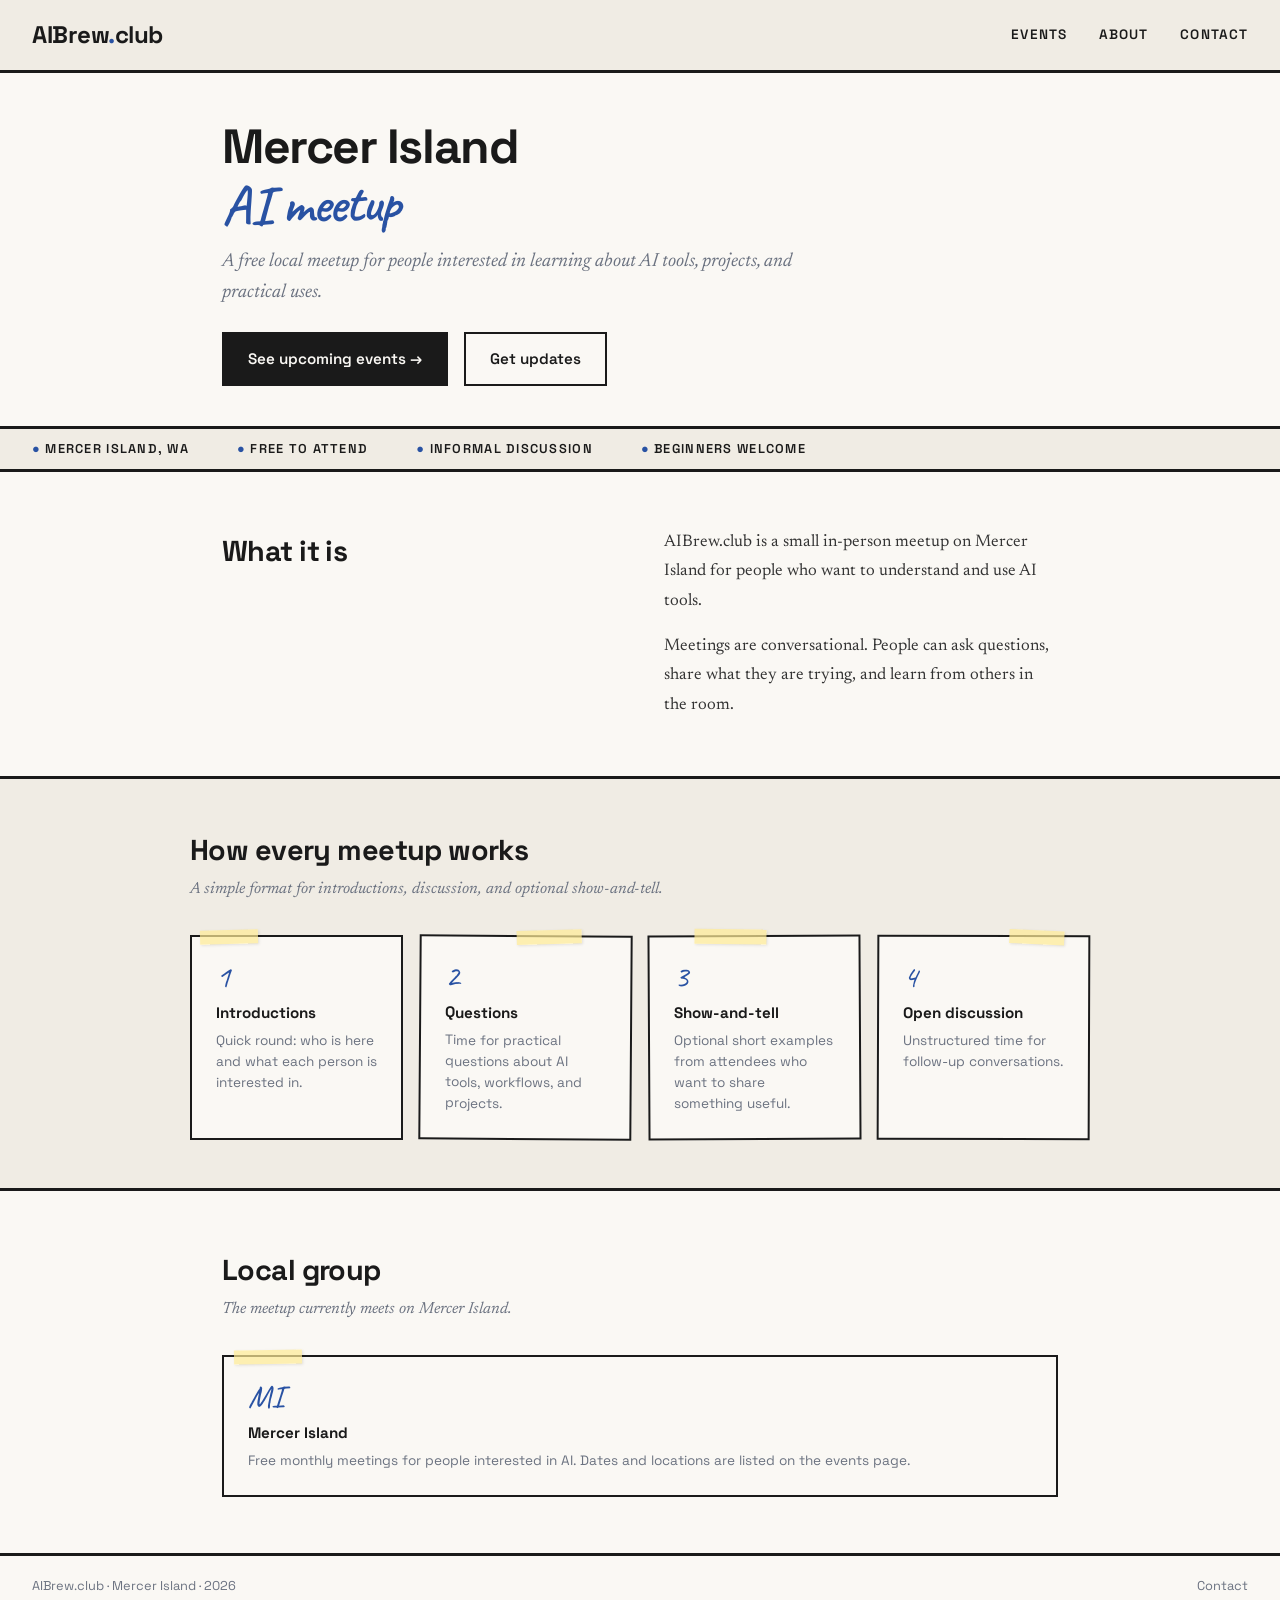
==== index.html @ ebcac7aa "Initial website commit" ====
<!DOCTYPE html>
<html lang="en">
<head>
<meta charset="UTF-8">
<meta name="viewport" content="width=device-width, initial-scale=1.0">
<title>AIBrew.club — Mercer Island AI meetup</title>
<meta name="description" content="A free local meetup on Mercer Island for people interested in learning about AI tools and projects.">
<style>
@import url('https://fonts.googleapis.com/css2?family=Space+Grotesk:wght@400;500;600;700&family=Newsreader:ital,wght@0,400;0,600;1,400&family=Caveat:wght@500;600&display=swap');

/* ============================================
   AIBrew.club — Shared Styles (Zine / DIY)
   ============================================ */

* { margin: 0; padding: 0; box-sizing: border-box; }

:root {
  --cream: #faf8f4;
  --paper: #f0ece4;
  --ink: #1a1a1a;
  --blue: #2952a3;
  --red: #c0392b;
  --pencil: #6b7280;
  --tape: rgba(255, 235, 150, 0.7);
  --grotesk: 'Space Grotesk', sans-serif;
  --serif: 'Newsreader', serif;
  --hand: 'Caveat', cursive;
}

html { scroll-behavior: smooth; }

body {
  background: var(--cream);
  color: var(--ink);
  font-family: var(--grotesk);
  overflow-x: hidden;
  line-height: 1.6;
}

a { color: var(--blue); text-decoration: none; }
a:hover { text-decoration: underline; text-decoration-style: wavy; }

/* --- Tape decoration --- */
.tape {
  display: inline-block;
  background: var(--tape);
  padding: 0.1em 0.8em;
  transform: rotate(-1deg);
  box-shadow: 1px 1px 3px rgba(0,0,0,0.1);
}

/* --- Handwritten annotation --- */
.annotation {
  font-family: var(--hand);
  font-size: 1.1rem;
  color: var(--blue);
  transform: rotate(-1deg);
  display: inline-block;
}

/* --- Underline accent --- */
.underline {
  text-decoration: underline;
  text-decoration-color: var(--blue);
  text-underline-offset: 4px;
  text-decoration-thickness: 3px;
}

/* ============================================
   NAVIGATION
   ============================================ */

nav {
  background: var(--paper);
  border-bottom: 3px solid var(--ink);
  padding: 1rem 2rem;
  display: flex;
  justify-content: space-between;
  align-items: center;
  position: sticky;
  top: 0;
  z-index: 100;
}

.logo-mark {
  font-size: 1.5rem;
  font-weight: 700;
  letter-spacing: -0.02em;
  color: var(--ink);
  text-decoration: none;
}

.logo-mark:hover { text-decoration: none; }
.logo-mark .dot { color: var(--blue); }

nav ul {
  list-style: none;
  display: flex;
  gap: 2rem;
  font-size: 0.85rem;
  font-weight: 600;
  text-transform: uppercase;
  letter-spacing: 0.08em;
}

nav ul a {
  color: var(--ink);
  text-decoration: none;
}

nav ul a:hover {
  text-decoration: underline;
  text-decoration-style: wavy;
  text-decoration-color: var(--blue);
}

nav ul a.active {
  color: var(--blue);
}

/* Mobile nav toggle */
.nav-toggle { display: none; background: none; border: none; font-size: 1.5rem; cursor: pointer; }

/* --- Chapters Dropdown --- */
.nav-dropdown {
  position: relative;
}

.nav-dropdown > a {
  cursor: default;
}

.nav-dropdown > a::after {
  content: ' ▾';
  font-size: 0.7em;
}

.nav-dropdown .dropdown-menu {
  display: none;
  position: absolute;
  top: 100%;
  left: 50%;
  transform: translateX(-50%);
  background: var(--paper);
  border: 2px solid var(--ink);
  padding: 0.5rem 0;
  min-width: 160px;
  z-index: 200;
  margin-top: 0;
  padding-top: 0.75rem;
}

.nav-dropdown .dropdown-menu::before {
  content: '';
  position: absolute;
  top: -0.5rem;
  left: 0;
  right: 0;
  height: 0.75rem;
}

.nav-dropdown:hover .dropdown-menu,
.nav-dropdown.open .dropdown-menu {
  display: block;
}

.dropdown-menu li {
  display: block;
}

.dropdown-menu li a {
  display: block;
  padding: 0.4rem 1.25rem;
  font-size: 0.8rem;
  white-space: nowrap;
}

.dropdown-menu li a:hover {
  background: var(--tape);
}

.dropdown-menu li a .chapter-tag {
  font-family: var(--hand);
  font-size: 0.7rem;
  color: var(--red);
  margin-left: 0.3rem;
}


/* ============================================
   DIVIDER STRIP
   ============================================ */

.divider-strip {
  border-top: 3px solid var(--ink);
  border-bottom: 3px solid var(--ink);
  background: var(--paper);
  padding: 0.6rem 2rem;
  display: flex;
  gap: 3rem;
  overflow-x: auto;
  font-size: 0.8rem;
  font-weight: 600;
  text-transform: uppercase;
  letter-spacing: 0.1em;
  white-space: nowrap;
}

.divider-strip span { flex-shrink: 0; }
.divider-strip .bullet { color: var(--blue); }

/* ============================================
   CONTENT CONTAINERS
   ============================================ */

.content-wrap {
  max-width: 900px;
  margin: 0 auto;
  padding: 3.5rem 2rem;
}

.content-wrap.narrow {
  max-width: 700px;
}

/* ============================================
   SECTION TITLES
   ============================================ */

.section-title {
  font-size: 1.8rem;
  font-weight: 700;
  letter-spacing: -0.02em;
  margin-bottom: 0.25rem;
}

.section-sub {
  font-family: var(--serif);
  font-style: italic;
  color: var(--pencil);
  margin-bottom: 2rem;
  font-size: 1rem;
}

/* ============================================
   PAGE HEADERS
   ============================================ */

.page-header {
  padding: 3rem 2rem 2rem;
  max-width: 900px;
  margin: 0 auto;
}

.page-header h1 {
  font-size: clamp(2rem, 5vw, 3rem);
  font-weight: 700;
  line-height: 1.1;
  letter-spacing: -0.03em;
  margin-bottom: 0.5rem;
}

.page-header h1 .handwritten {
  font-family: var(--hand);
  font-weight: 600;
  color: var(--blue);
  font-size: 1.15em;
  display: inline-block;
  transform: rotate(-1.5deg);
}

.page-header .tagline {
  font-family: var(--serif);
  font-style: italic;
  font-size: 1.2rem;
  color: var(--pencil);
  max-width: 600px;
  margin-top: 0.75rem;
}

/* ============================================
   BORDERED SECTION (paper bg)
   ============================================ */

.bordered-section {
  background: var(--paper);
  border-top: 3px solid var(--ink);
  border-bottom: 3px solid var(--ink);
  padding: 3rem 2rem;
}

.bordered-section .inner {
  max-width: 900px;
  margin: 0 auto;
}

/* ============================================
   CARDS
   ============================================ */

.card {
  background: var(--cream);
  border: 2px solid var(--ink);
  padding: 1.5rem;
  position: relative;
}

.card-grid {
  display: grid;
  grid-template-columns: repeat(auto-fit, minmax(200px, 1fr));
  gap: 1rem;
}

.card .num {
  font-family: var(--hand);
  font-size: 2rem;
  color: var(--blue);
  line-height: 1;
}

.card h4 {
  font-size: 0.95rem;
  font-weight: 700;
  margin: 0.5rem 0 0.3rem;
}

.card p {
  font-size: 0.85rem;
  color: var(--pencil);
  line-height: 1.55;
}

/* Slight rotations for zine feel */
.card:nth-child(2) { transform: rotate(0.4deg); }
.card:nth-child(3) { transform: rotate(-0.3deg); }
.card:nth-child(4) { transform: rotate(0.2deg); }

/* ============================================
   TAPED CARD (big callout)
   ============================================ */

.taped-card {
  background: var(--cream);
  border: 3px solid var(--ink);
  padding: 2.5rem;
  position: relative;
  display: flex;
  justify-content: space-between;
  align-items: flex-start;
}

.taped-card::before {
  content: '';
  position: absolute;
  top: -6px;
  left: 20px;
  width: 80px;
  height: 18px;
  background: var(--tape);
  transform: rotate(-2deg);
}

.taped-card h3 {
  font-size: 1.6rem;
  font-weight: 700;
}

.taped-card .loc {
  font-family: var(--serif);
  font-style: italic;
  color: var(--pencil);
  margin-top: 0.25rem;
  font-size: 1rem;
}

.stamp {
  font-family: var(--hand);
  font-size: 1.3rem;
  color: var(--red);
  transform: rotate(3deg);
  display: inline-block;
  border: 2px solid var(--red);
  padding: 0.3rem 1rem;
  border-radius: 2px;
  flex-shrink: 0;
}

/* ============================================
   STAMP CIRCLE
   ============================================ */

.stamp-circle {
  width: 100px;
  height: 100px;
  border: 3px solid var(--red);
  border-radius: 50%;
  display: flex;
  align-items: center;
  justify-content: center;
  text-align: center;
  transform: rotate(12deg);
  font-size: 0.7rem;
  font-weight: 700;
  text-transform: uppercase;
  letter-spacing: 0.05em;
  color: var(--red);
  line-height: 1.3;
  flex-shrink: 0;
}

/* ============================================
   PROSE TEXT
   ============================================ */

.prose p {
  font-family: var(--serif);
  font-size: 1.05rem;
  line-height: 1.75;
  color: #333;
  margin-bottom: 1rem;
}

.prose p:last-child { margin-bottom: 0; }

/* ============================================
   TWO-COLUMN LAYOUT
   ============================================ */

.two-col {
  display: grid;
  grid-template-columns: 1fr 1fr;
  gap: 3rem;
}

/* ============================================
   BUTTONS
   ============================================ */

.btn {
  display: inline-flex;
  align-items: center;
  gap: 0.5rem;
  background: var(--ink);
  color: var(--cream);
  padding: 0.8rem 1.5rem;
  font-family: var(--grotesk);
  font-weight: 600;
  font-size: 0.95rem;
  cursor: pointer;
  border: 2px solid var(--ink);
  transition: transform 0.2s;
  text-decoration: none;
}

.btn:hover { transform: translateY(-2px); text-decoration: none; }

.btn-outline {
  background: transparent;
  color: var(--ink);
  border: 2px solid var(--ink);
  padding: 0.8rem 1.5rem;
  font-family: var(--grotesk);
  font-weight: 600;
  font-size: 0.95rem;
  cursor: pointer;
  transition: all 0.2s;
  text-decoration: none;
  display: inline-flex;
  align-items: center;
  gap: 0.5rem;
}

.btn-outline:hover {
  background: var(--ink);
  color: var(--cream);
  text-decoration: none;
}

/* ============================================
   QUOTE BLOCK
   ============================================ */

.quote-block {
  max-width: 700px;
  margin: 0 auto;
  padding: 1.5rem 2rem 3rem;
  text-align: center;
}

.quote-block p {
  font-family: var(--serif);
  font-style: italic;
  font-size: 1.25rem;
  color: var(--pencil);
  line-height: 1.6;
}

.quote-block .attr {
  margin-top: 0.5rem;
  font-family: var(--grotesk);
  font-style: normal;
  font-size: 0.8rem;
  font-weight: 600;
  text-transform: uppercase;
  letter-spacing: 0.1em;
}

/* ============================================
   LISTS (styled)
   ============================================ */

.zine-list {
  list-style: none;
  display: flex;
  flex-direction: column;
  gap: 1.25rem;
}

.zine-list li {
  padding-bottom: 1.25rem;
  border-bottom: 1px dashed var(--pencil);
}

.zine-list li:last-child { border-bottom: none; }

.zine-list h4 {
  font-size: 1rem;
  font-weight: 700;
  margin-bottom: 0.2rem;
}

.zine-list p {
  font-size: 0.9rem;
  color: var(--pencil);
  line-height: 1.55;
}

/* ============================================
   EVENT CARDS
   ============================================ */

.event-card {
  background: var(--cream);
  border: 2px solid var(--ink);
  padding: 2rem;
  margin-bottom: 1.25rem;
  position: relative;
}

.event-card .event-date {
  font-family: var(--hand);
  font-size: 1.5rem;
  color: var(--blue);
}

.event-card h3 {
  font-size: 1.2rem;
  font-weight: 700;
  margin: 0.25rem 0;
}

.event-card .event-meta {
  font-size: 0.85rem;
  color: var(--pencil);
}

.event-card.past { opacity: 0.6; }
.event-card.past::after {
  content: 'PAST';
  position: absolute;
  top: 1rem;
  right: 1rem;
  font-family: var(--hand);
  font-size: 1rem;
  color: var(--pencil);
  border: 1.5px solid var(--pencil);
  padding: 0.1rem 0.6rem;
  transform: rotate(3deg);
}

/* ============================================
   FOOTER
   ============================================ */

footer {
  border-top: 3px solid var(--ink);
  padding: 1.25rem 2rem;
  display: flex;
  justify-content: space-between;
  font-size: 0.8rem;
  color: var(--pencil);
}

footer a { color: var(--pencil); text-decoration: none; }
footer a:hover { color: var(--blue); text-decoration: underline; text-decoration-style: wavy; }

/* ============================================
   RESPONSIVE
   ============================================ */

@media (max-width: 768px) {
  nav ul { gap: 1.25rem; font-size: 0.78rem; letter-spacing: 0.05em; }
  .nav-dropdown > a::after { content: ' ▾'; }

  .two-col { grid-template-columns: 1fr; }
  .card-grid { grid-template-columns: 1fr; }
  .taped-card { flex-direction: column; gap: 1rem; }
  .stamp-circle { display: none; }
  footer { flex-direction: column; gap: 0.5rem; }
  .page-header { padding: 2rem 1.5rem 1.5rem; }
  .content-wrap { padding: 2.5rem 1.5rem; }
}

</style>
</head>
<body>

<!-- NAV -->
<nav>
  <a href="index.html" class="logo-mark">AIBrew<span class="dot">.</span>club</a>
  <ul>
    <li><a href="events/index.html">Events</a></li>
    <li><a href="about/index.html">About</a></li>
    <li><a href="join/index.html">Contact</a></li>
  </ul>
</nav>

<!-- HERO -->
<section class="page-header" style="padding-bottom: 2.5rem; position: relative;">
  <h1>Mercer Island<br><span class="handwritten">AI meetup</span></h1>
  <p class="tagline">A free local meetup for people interested in learning about AI tools, projects, and practical uses.</p>
  <div style="margin-top: 1.5rem; display: flex; gap: 1rem; flex-wrap: wrap;">
    <a href="events/index.html" class="btn">See upcoming events →</a>
    <a href="join/index.html" class="btn-outline">Get updates</a>
  </div>
</section>

<!-- STRIP -->
<div class="divider-strip">
  <span><span class="bullet">●</span> Mercer Island, WA</span>
  <span><span class="bullet">●</span> Free to attend</span>
  <span><span class="bullet">●</span> Informal discussion</span>
  <span><span class="bullet">●</span> Beginners welcome</span>
</div>

<!-- WHAT IS THIS -->
<section class="content-wrap two-col">
  <div>
    <h2 class="section-title">What it is</h2>
  </div>
  <div class="prose">
    <p>AIBrew.club is a small in-person meetup on Mercer Island for people who want to understand and use AI tools.</p>
    <p>Meetings are conversational. People can ask questions, share what they are trying, and learn from others in the room.</p>
  </div>
</section>

<!-- THE FORMAT -->
<section class="bordered-section">
  <div class="inner">
    <h2 class="section-title">How every meetup works</h2>
    <p class="section-sub">A simple format for introductions, discussion, and optional show-and-tell.</p>
    <div class="card-grid">
      <div class="card">
        <div style="position:absolute;top:-7px;left:8px;width:58px;height:14px;background:rgba(255,235,150,0.7);transform:rotate(-1.5deg);box-shadow:1px 1px 3px rgba(0,0,0,0.1);pointer-events:none;"></div>
        <div class="num">1</div>
        <h4>Introductions</h4>
        <p>Quick round: who is here and what each person is interested in.</p>
      </div>
      <div class="card">
        <div style="position:absolute;top:-7px;left:95px;width:65px;height:14px;background:rgba(255,235,150,0.7);transform:rotate(-2deg);box-shadow:1px 1px 3px rgba(0,0,0,0.1);pointer-events:none;"></div>
        <div class="num">2</div>
        <h4>Questions</h4>
        <p>Time for practical questions about AI tools, workflows, and projects.</p>
      </div>
      <div class="card">
        <div style="position:absolute;top:-8px;left:45px;width:72px;height:15px;background:rgba(255,235,150,0.7);transform:rotate(1deg);box-shadow:1px 1px 3px rgba(0,0,0,0.1);pointer-events:none;"></div>
        <div class="num">3</div>
        <h4>Show-and-tell</h4>
        <p>Optional short examples from attendees who want to share something useful.</p>
      </div>
      <div class="card">
        <div style="position:absolute;top:-7px;left:130px;width:55px;height:14px;background:rgba(255,235,150,0.7);transform:rotate(2.5deg);box-shadow:1px 1px 3px rgba(0,0,0,0.1);pointer-events:none;"></div>
        <div class="num">4</div>
        <h4>Open discussion</h4>
        <p>Unstructured time for follow-up conversations.</p>
      </div>
    </div>
  </div>
</section>

<!-- LOCAL GROUP -->
<section class="content-wrap">
  <h2 class="section-title">Local group</h2>
  <p class="section-sub">The meetup currently meets on Mercer Island.</p>
  <div class="card-grid" style="grid-template-columns: 1fr;">
    <div class="card">
      <div style="position:absolute;top:-7px;left:10px;width:68px;height:14px;background:rgba(255,235,150,0.7);transform:rotate(-1deg);box-shadow:1px 1px 3px rgba(0,0,0,0.1);pointer-events:none;"></div>
      <div class="num">MI</div>
      <h4>Mercer Island</h4>
      <p>Free monthly meetings for people interested in AI. Dates and locations are listed on the events page.</p>
    </div>
  </div>
</section>

<!-- FOOTER -->
<footer>
  <span>AIBrew.club · Mercer Island · 2026</span>
  <span><a href="join/index.html">Contact</a></span>
</footer>

</body>
</html>
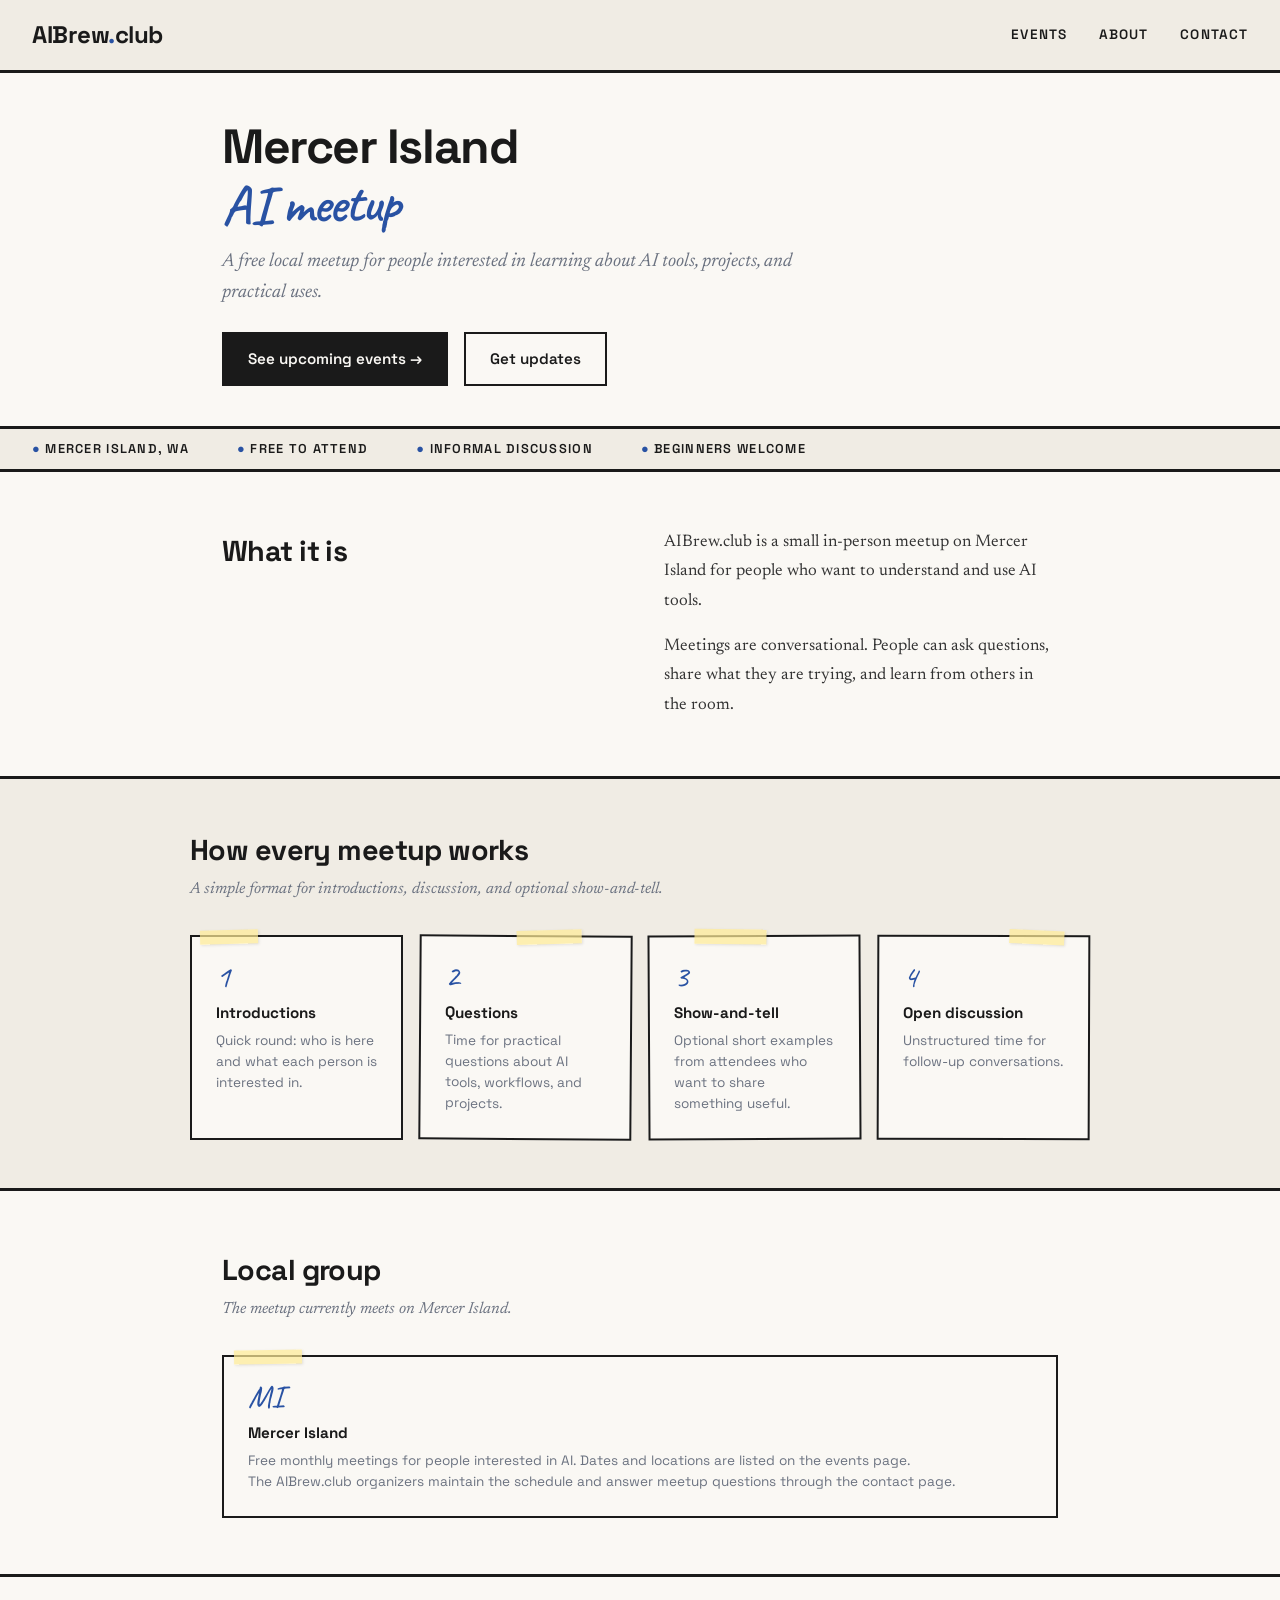
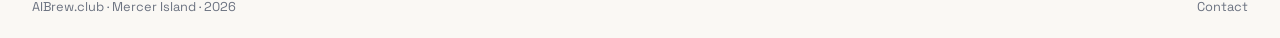
==== commit 51764b7c: "Apply SEO audit fixes" ====
--- a/index.html
+++ b/index.html
@@ -5,9 +5,11 @@
 <meta name="viewport" content="width=device-width, initial-scale=1.0">
 <title>AIBrew.club — Mercer Island AI meetup</title>
 <meta name="description" content="A free local meetup on Mercer Island for people interested in learning about AI tools and projects.">
+<link rel="canonical" href="https://aibrew.club/">
+<link rel="preconnect" href="https://fonts.googleapis.com">
+<link rel="preconnect" href="https://fonts.gstatic.com" crossorigin>
+<link href="https://fonts.googleapis.com/css2?family=Space+Grotesk:wght@400;500;600;700&family=Newsreader:ital,wght@0,400;0,600;1,400&family=Caveat:wght@500;600&display=swap" rel="stylesheet">
 <style>
-@import url('https://fonts.googleapis.com/css2?family=Space+Grotesk:wght@400;500;600;700&family=Newsreader:ital,wght@0,400;0,600;1,400&family=Caveat:wght@500;600&display=swap');
-
 /* ============================================
    AIBrew.club — Shared Styles (Zine / DIY)
    ============================================ */
@@ -599,7 +601,20 @@
    ============================================ */
 
 @media (max-width: 768px) {
-  nav ul { gap: 1.25rem; font-size: 0.78rem; letter-spacing: 0.05em; }
+  nav {
+    flex-wrap: wrap;
+    align-items: flex-start;
+    gap: 0.75rem;
+    padding: 0.9rem 1rem;
+  }
+  .logo-mark { font-size: 1.35rem; }
+  nav ul {
+    width: 100%;
+    flex-wrap: wrap;
+    gap: 0.7rem 1rem;
+    font-size: 0.76rem;
+    letter-spacing: 0.04em;
+  }
   .nav-dropdown > a::after { content: ' ▾'; }
 
   .two-col { grid-template-columns: 1fr; }
@@ -609,19 +624,31 @@
   footer { flex-direction: column; gap: 0.5rem; }
   .page-header { padding: 2rem 1.5rem 1.5rem; }
   .content-wrap { padding: 2.5rem 1.5rem; }
+  .btn,
+  .btn-outline {
+    width: 100%;
+    justify-content: center;
+    text-align: center;
+  }
+}
+
+@media (max-width: 380px) {
+  nav { padding: 0.85rem 0.9rem; }
+  nav ul { gap: 0.55rem 0.75rem; font-size: 0.72rem; }
 }
 
 </style>
+<link rel="icon" href="/favicon.svg" type="image/svg+xml">
 </head>
 <body>
 
 <!-- NAV -->
 <nav>
-  <a href="index.html" class="logo-mark">AIBrew<span class="dot">.</span>club</a>
+  <a href="/" class="logo-mark">AIBrew<span class="dot">.</span>club</a>
   <ul>
-    <li><a href="events/index.html">Events</a></li>
-    <li><a href="about/index.html">About</a></li>
-    <li><a href="join/index.html">Contact</a></li>
+    <li><a href="/events/">Events</a></li>
+    <li><a href="/about/">About</a></li>
+    <li><a href="/join/">Contact</a></li>
   </ul>
 </nav>
 
@@ -630,8 +657,8 @@
   <h1>Mercer Island<br><span class="handwritten">AI meetup</span></h1>
   <p class="tagline">A free local meetup for people interested in learning about AI tools, projects, and practical uses.</p>
   <div style="margin-top: 1.5rem; display: flex; gap: 1rem; flex-wrap: wrap;">
-    <a href="events/index.html" class="btn">See upcoming events →</a>
-    <a href="join/index.html" class="btn-outline">Get updates</a>
+    <a href="/events/" class="btn">See upcoming events →</a>
+    <a href="/join/" class="btn-outline">Get updates</a>
   </div>
 </section>
 
@@ -698,6 +725,7 @@
       <div class="num">MI</div>
       <h4>Mercer Island</h4>
       <p>Free monthly meetings for people interested in AI. Dates and locations are listed on the events page.</p>
+      <p>The AIBrew.club organizers maintain the schedule and answer meetup questions through the contact page.</p>
     </div>
   </div>
 </section>
@@ -705,7 +733,7 @@
 <!-- FOOTER -->
 <footer>
   <span>AIBrew.club · Mercer Island · 2026</span>
-  <span><a href="join/index.html">Contact</a></span>
+  <span><a href="/join/">Contact</a></span>
 </footer>
 
 </body>
